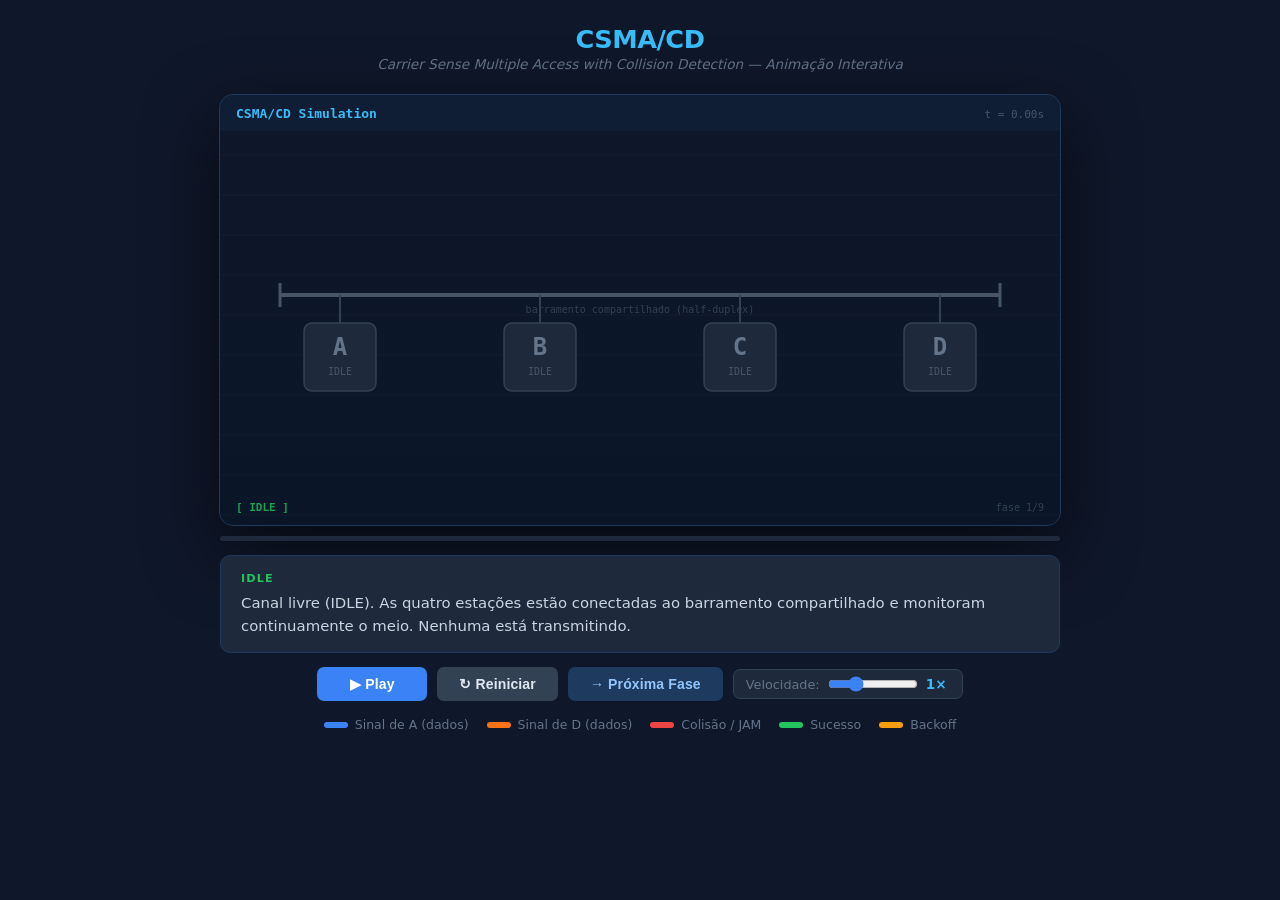
==== csmacd-animacao.html @ 7def7ef7 "rc02: inserir animação interativa CSMA/CD" ====
<!DOCTYPE html>
<html lang="pt-BR">
<head>
  <meta charset="UTF-8">
  <meta name="viewport" content="width=device-width, initial-scale=1.0">
  <title>CSMA/CD &ndash; Anima&ccedil;&atilde;o Interativa</title>
  <style>
    * { box-sizing: border-box; margin: 0; padding: 0; }

    body {
      font-family: 'Segoe UI', system-ui, sans-serif;
      background: #0f172a;
      color: #e2e8f0;
      display: flex;
      flex-direction: column;
      align-items: center;
      padding: 24px 16px 40px;
      min-height: 100vh;
    }

    h1 {
      font-size: 1.6rem;
      font-weight: 800;
      color: #38bdf8;
      margin-bottom: 2px;
      text-align: center;
      letter-spacing: -0.02em;
    }

    .subtitle {
      color: #64748b;
      font-size: 0.85rem;
      margin-bottom: 22px;
      text-align: center;
      font-style: italic;
    }

    #canvas-wrapper {
      background: #1e293b;
      border-radius: 14px;
      border: 1px solid #1e3a5f;
      overflow: hidden;
      box-shadow: 0 25px 70px rgba(0,0,0,0.6);
    }

    canvas { display: block; }

    #progress-bar-wrapper {
      max-width: 840px;
      width: 100%;
      margin-top: 10px;
      background: #1e293b;
      border-radius: 4px;
      height: 5px;
    }

    #progress-bar {
      height: 100%;
      background: linear-gradient(90deg, #3b82f6, #38bdf8);
      border-radius: 4px;
      width: 0%;
      transition: width 0.08s linear;
    }

    #desc-box {
      margin-top: 14px;
      background: #1e293b;
      border: 1px solid #1e3a5f;
      border-radius: 10px;
      padding: 14px 20px;
      max-width: 840px;
      width: 100%;
      min-height: 64px;
      font-size: 0.93rem;
      line-height: 1.55;
      color: #cbd5e1;
    }

    .phase-label {
      font-size: 0.7rem;
      font-weight: 700;
      text-transform: uppercase;
      letter-spacing: 0.1em;
      color: #38bdf8;
      margin-bottom: 5px;
    }

    #controls {
      display: flex;
      gap: 10px;
      margin-top: 14px;
      align-items: center;
      flex-wrap: wrap;
      justify-content: center;
    }

    button {
      padding: 9px 22px;
      border: none;
      border-radius: 7px;
      cursor: pointer;
      font-size: 0.875rem;
      font-weight: 700;
      transition: all 0.15s;
      letter-spacing: 0.01em;
    }

    #btnPlay  { background: #3b82f6; color: white; min-width: 110px; }
    #btnPlay:hover  { background: #2563eb; transform: translateY(-1px); }
    #btnReset { background: #334155; color: #e2e8f0; }
    #btnReset:hover { background: #475569; }
    #btnStep  { background: #1e3a5f; color: #93c5fd; }
    #btnStep:hover  { background: #1e4976; }

    .ctrl-group {
      display: flex;
      align-items: center;
      gap: 8px;
      background: #1e293b;
      border: 1px solid #334155;
      border-radius: 7px;
      padding: 6px 12px;
    }

    .ctrl-label { color: #64748b; font-size: 0.8rem; }

    #speedSlider {
      width: 90px;
      accent-color: #3b82f6;
      cursor: pointer;
    }

    #speed-val { color: #38bdf8; font-size: 0.85rem; font-weight: 700; min-width: 24px; }

    .legend {
      display: flex;
      gap: 18px;
      margin-top: 16px;
      flex-wrap: wrap;
      justify-content: center;
    }

    .legend-item {
      display: flex;
      align-items: center;
      gap: 7px;
      font-size: 0.78rem;
      color: #64748b;
    }

    .legend-dot {
      width: 24px;
      height: 6px;
      border-radius: 3px;
    }
  </style>
</head>
<body>

  <h1>CSMA/CD</h1>
  <div class="subtitle">Carrier Sense Multiple Access with Collision Detection &mdash; Anima&ccedil;&atilde;o Interativa</div>

  <div id="canvas-wrapper">
    <canvas id="canvas" width="840" height="430"></canvas>
  </div>

  <div id="progress-bar-wrapper">
    <div id="progress-bar"></div>
  </div>

  <div id="desc-box">
    <div class="phase-label" id="phase-label">AGUARDANDO</div>
    <div id="desc-text">Clique em &#9654; Play para iniciar a simula&ccedil;&atilde;o do protocolo CSMA/CD.</div>
  </div>

  <div id="controls">
    <button id="btnPlay">&#9654; Play</button>
    <button id="btnReset">&#8635; Reiniciar</button>
    <button id="btnStep">&#8594; Pr&oacute;xima Fase</button>
    <div class="ctrl-group">
      <span class="ctrl-label">Velocidade:</span>
      <input type="range" id="speedSlider" min="0.25" max="3" step="0.25" value="1">
      <span id="speed-val">1&times;</span>
    </div>
  </div>

  <div class="legend">
    <div class="legend-item">
      <div class="legend-dot" style="background:#3b82f6"></div>
      <span>Sinal de A (dados)</span>
    </div>
    <div class="legend-item">
      <div class="legend-dot" style="background:#f97316"></div>
      <span>Sinal de D (dados)</span>
    </div>
    <div class="legend-item">
      <div class="legend-dot" style="background:#ef4444"></div>
      <span>Colis&atilde;o / JAM</span>
    </div>
    <div class="legend-item">
      <div class="legend-dot" style="background:#22c55e"></div>
      <span>Sucesso</span>
    </div>
    <div class="legend-item">
      <div class="legend-dot" style="background:#f59e0b"></div>
      <span>Backoff</span>
    </div>
  </div>

<script>
// ─────────────────────────────────────────────────────────────────────────────
//  Canvas setup
// ─────────────────────────────────────────────────────────────────────────────
const canvas = document.getElementById('canvas');
const ctx    = canvas.getContext('2d');
const W = canvas.width;   // 840
const H = canvas.height;  // 430

// ─────────────────────────────────────────────────────────────────────────────
//  Layout
// ─────────────────────────────────────────────────────────────────────────────
const BUS_Y  = 200;
const BUS_X1 = 60;
const BUS_X2 = 780;
const BUS_LEN = BUS_X2 - BUS_X1; // 720

const STA_W = 72;
const STA_H = 68;
const STA_TOP = BUS_Y + 28;  // station boxes below bus

const STATIONS = [
  { id:'A', x:120, color:'#3b82f6', glow:'rgba(59,130,246,0.5)',  darkBg:'#0f2a4a' },
  { id:'B', x:320, color:'#8b5cf6', glow:'rgba(139,92,246,0.4)', darkBg:'#1a1040' },
  { id:'C', x:520, color:'#8b5cf6', glow:'rgba(139,92,246,0.4)', darkBg:'#1a1040' },
  { id:'D', x:720, color:'#f97316', glow:'rgba(249,115,22,0.5)',  darkBg:'#3b1200' },
];

// ─────────────────────────────────────────────────────────────────────────────
//  Timeline (all times in ms at 1× speed)
// ─────────────────────────────────────────────────────────────────────────────
// Signal physics:
//   speed = BUS_LEN / 3200 ≈ 0.225 px/ms
//   A starts transmitting at t=3000, from x=120, direction →
//   D starts transmitting at t=5000, from x=720, direction ←
//
// Collision time:
//   120 + v*(t-3000) = 720 - v*(t-5000)
//   2v*t = 600 + v*(5000+3000)  →  t = 300/v + 4000
//   with v=BUS_LEN/3200 = 0.225: t = 300/0.225 + 4000 = 5333ms
//   x_collision = 120 + 0.225*(5333-3000) = 120 + 525 = 645

const SIG_V = BUS_LEN / 3200; // ~0.225 px/ms

// Pre-compute collision
const COL_T = 300 / SIG_V + 4000;          // ≈ 5333 ms
const COL_X = 120 + SIG_V * (COL_T - 3000); // ≈ 645 px

const T_IDLE_END    = 2000;
const T_A_SENSE_END = 3000;
const T_A_TX_START  = 3000;
const T_D_SENSE     = 4600;   // D starts sensing
const T_D_SENSE_END = 5000;
const T_D_TX_START  = 5000;
const T_COLLISION   = COL_T;  // ≈ 5333
const T_JAM_START   = 5600;
const T_JAM_END     = 6800;
const T_BACKOFF_A   = 9000;   // A's timer expires → retry
const T_BACKOFF_D   = 10500;  // D's timer expires (but senses busy, waits more)
const T_RETRY_START = 9000;
const T_RETRY_REACH = T_RETRY_START + BUS_LEN / SIG_V; // signal reaches end ≈ 12200
const T_SUCCESS     = T_RETRY_REACH;
const T_TOTAL       = 14000;

// ─────────────────────────────────────────────────────────────────────────────
//  Phase definitions
// ─────────────────────────────────────────────────────────────────────────────
const PHASES = [
  { start:0,              end:T_IDLE_END,    name:'IDLE',            color:'#22c55e' },
  { start:T_IDLE_END,     end:T_A_TX_START,  name:'CARRIER SENSE',   color:'#38bdf8' },
  { start:T_A_TX_START,   end:T_D_TX_START,  name:'TRANSMITINDO (A)',color:'#3b82f6' },
  { start:T_D_TX_START,   end:T_COLLISION,   name:'TRANSMITINDO (A+D)',color:'#f97316'},
  { start:T_COLLISION,    end:T_JAM_START,   name:'COLISAO!',        color:'#ef4444' },
  { start:T_JAM_START,    end:T_JAM_END,     name:'JAM SIGNAL',      color:'#ef4444' },
  { start:T_JAM_END,      end:T_BACKOFF_A,   name:'BACKOFF',         color:'#f59e0b' },
  { start:T_BACKOFF_A,    end:T_SUCCESS,     name:'RETRANSMISSAO',   color:'#a78bfa' },
  { start:T_SUCCESS,      end:T_TOTAL,       name:'SUCESSO!',        color:'#22c55e' },
];

const DESCS = [
  { t:0,               text:'Canal livre (IDLE). As quatro esta\u00e7\u00f5es est\u00e3o conectadas ao barramento compartilhado e monitoram continuamente o meio. Nenhuma est\u00e1 transmitindo.' },
  { t:T_IDLE_END,      text:'Esta\u00e7\u00e3o A quer enviar dados. Ela ESCUTA o canal primeiro (Carrier Sense) \u2014 detecta que est\u00e1 livre e se prepara para transmitir.' },
  { t:T_A_TX_START,    text:'Esta\u00e7\u00e3o A come\u00e7a a transmitir! O sinal el\u00e9trico se propaga pelo cabo em dire\u00e7\u00e3o \u00e0s outras esta\u00e7\u00f5es. B e C j\u00e1 detectam o sinal.' },
  { t:T_D_SENSE,       text:'Esta\u00e7\u00e3o D tamb\u00e9m quer transmitir. Ela escuta o canal, mas o sinal de A ainda n\u00e3o chegou at\u00e9 ela (atraso de propaga\u00e7\u00e3o). D acha que o canal est\u00e1 livre!' },
  { t:T_D_TX_START,    text:'Esta\u00e7\u00e3o D come\u00e7a a transmitir tamb\u00e9m! Agora dois sinais viajam pelo mesmo meio em dire\u00e7\u00f5es opostas.' },
  { t:T_COLLISION,     text:'\u26a1 COLIS\u00c3O! Os dois sinais se encontram e interferem mutuamente, corrompendo ambas as transmiss\u00f5es. Este \u00e9 o pior cen\u00e1rio do CSMA/CD.' },
  { t:T_JAM_START,     text:'Ambas as esta\u00e7\u00f5es detectam a colis\u00e3o e enviam um sinal de bloqueio (JAM). Isso garante que TODAS as esta\u00e7\u00f5es na rede sejam avisadas da colis\u00e3o.' },
  { t:T_JAM_END,       text:'Ap\u00f3s o JAM, as esta\u00e7\u00f5es param e iniciam o Truncated Binary Exponential Backoff. A espera 2s e D espera 3.5s (tempos aleat\u00f3rios por slot).' },
  { t:T_BACKOFF_A,     text:'Backoff de A expirou! A escuta o canal \u2014 est\u00e1 livre. Retransmite os dados. D ainda aguarda seu pr\u00f3prio timer.' },
  { t:T_SUCCESS,       text:'\u2713 Transmiss\u00e3o bem-sucedida! Os dados de A chegaram a todas as esta\u00e7\u00f5es. D detecta o sinal de A e aguarda o canal ficar livre antes de tentar novamente.' },
];

function getDesc(t) {
  let text = DESCS[0].text;
  for (const d of DESCS) { if (t >= d.t) text = d.text; }
  return text;
}

function getPhase(t) {
  for (const p of PHASES) { if (t >= p.start && t < p.end) return p; }
  return PHASES[PHASES.length - 1];
}

// ─────────────────────────────────────────────────────────────────────────────
//  Drawing helpers
// ─────────────────────────────────────────────────────────────────────────────
function roundRect(x, y, w, h, r) {
  ctx.beginPath();
  ctx.moveTo(x + r, y);
  ctx.lineTo(x + w - r, y);
  ctx.quadraticCurveTo(x + w, y, x + w, y + r);
  ctx.lineTo(x + w, y + h - r);
  ctx.quadraticCurveTo(x + w, y + h, x + w - r, y + h);
  ctx.lineTo(x + r, y + h);
  ctx.quadraticCurveTo(x, y + h, x, y + h - r);
  ctx.lineTo(x, y + r);
  ctx.quadraticCurveTo(x, y, x + r, y);
  ctx.closePath();
}

function drawBus(t) {
  // Determine bus color based on signals present
  let busColor = '#334155';
  if (t >= T_A_TX_START && t < T_COLLISION) busColor = '#1e3a5f';
  if (t >= T_COLLISION && t < T_JAM_END) busColor = '#3b0a0a';
  if (t >= T_RETRY_START && t < T_SUCCESS) busColor = '#052e16';
  if (t >= T_SUCCESS) busColor = '#052e16';

  // Bus fill (background glow)
  if (t >= T_A_TX_START) {
    ctx.beginPath();
    ctx.rect(BUS_X1, BUS_Y - 6, BUS_LEN, 12);
    ctx.fillStyle = busColor;
    ctx.fill();
  }

  // Bus line
  ctx.beginPath();
  ctx.moveTo(BUS_X1, BUS_Y);
  ctx.lineTo(BUS_X2, BUS_Y);
  ctx.strokeStyle = t >= T_A_TX_START && t < T_COLLISION ? '#1e40af' :
                    t >= T_COLLISION && t < T_JAM_END ? '#7f1d1d' :
                    t >= T_RETRY_START && t < T_SUCCESS + 500 ? '#14532d' : '#475569';
  ctx.lineWidth = 4;
  ctx.stroke();

  // Terminators
  [BUS_X1, BUS_X2].forEach(ex => {
    ctx.beginPath();
    ctx.moveTo(ex, BUS_Y - 12);
    ctx.lineTo(ex, BUS_Y + 12);
    ctx.strokeStyle = '#475569';
    ctx.lineWidth = 3;
    ctx.stroke();
  });

  // "Barramento compartilhado" label
  ctx.font = '10px monospace';
  ctx.textAlign = 'center';
  ctx.fillStyle = '#334155';
  ctx.fillText('barramento compartilhado (half-duplex)', W / 2, BUS_Y + 18);
}

function drawStation(s, t) {
  const opts = getStationState(s.id, t);
  const bx = s.x - STA_W / 2;
  const by = STA_TOP;

  // Connection wire to bus
  ctx.beginPath();
  ctx.moveTo(s.x, BUS_Y);
  ctx.lineTo(s.x, STA_TOP);
  ctx.strokeStyle = opts.active || opts.sensing ? s.color : '#334155';
  ctx.lineWidth = 2;
  if (opts.active) ctx.lineWidth = 3;
  ctx.stroke();

  // Glow
  ctx.shadowBlur = 0;
  if (opts.active || opts.glowing) {
    ctx.shadowBlur = 16;
    ctx.shadowColor = s.glow;
  }

  // Box fill
  roundRect(bx, by, STA_W, STA_H, 9);
  if (opts.success)       ctx.fillStyle = '#052e16';
  else if (opts.backoff)  ctx.fillStyle = '#1c0f00';
  else if (opts.collision) ctx.fillStyle = '#2d0000';
  else if (opts.active)   ctx.fillStyle = s.darkBg;
  else if (opts.sensing)  ctx.fillStyle = '#0f1e30';
  else                    ctx.fillStyle = '#1e293b';
  ctx.fill();

  // Box stroke
  roundRect(bx, by, STA_W, STA_H, 9);
  if (opts.success)        ctx.strokeStyle = '#22c55e';
  else if (opts.backoff)   ctx.strokeStyle = '#f59e0b';
  else if (opts.collision) ctx.strokeStyle = '#ef4444';
  else if (opts.active)    ctx.strokeStyle = s.color;
  else if (opts.sensing)   ctx.strokeStyle = '#38bdf8';
  else                     ctx.strokeStyle = '#334155';
  ctx.lineWidth = opts.active ? 2.5 : 1.5;
  ctx.stroke();
  ctx.shadowBlur = 0;

  // Station ID
  ctx.font = 'bold 24px monospace';
  ctx.textAlign = 'center';
  if (opts.success)        ctx.fillStyle = '#22c55e';
  else if (opts.backoff)   ctx.fillStyle = '#f59e0b';
  else if (opts.collision) ctx.fillStyle = '#f87171';
  else if (opts.active)    ctx.fillStyle = s.color;
  else if (opts.sensing)   ctx.fillStyle = '#38bdf8';
  else                     ctx.fillStyle = '#64748b';
  ctx.fillText(s.id, s.x, by + 32);

  // Status text
  ctx.font = '10px monospace';
  ctx.fillStyle = opts.success ? '#22c55e' :
                  opts.backoff ? '#f59e0b' :
                  opts.collision ? '#f87171' :
                  opts.active ? s.color :
                  opts.sensing ? '#38bdf8' : '#475569';
  const status = opts.success ? 'OK \u2713' :
                 opts.backoff ? 'backoff' :
                 opts.collision ? 'colisao!' :
                 opts.active ? 'TX' :
                 opts.sensing ? 'sensing...' : 'IDLE';
  ctx.fillText(status, s.x, by + 52);

  // Packet indicator above station (envelope)
  if (opts.hasPacket) {
    const px = s.x - 14;
    const py = BUS_Y - 68;
    const pw = 28, ph = 20;

    // Envelope body
    roundRect(px, py, pw, ph, 3);
    ctx.fillStyle = s.color + '20';
    ctx.strokeStyle = s.color;
    ctx.lineWidth = 1.5;
    ctx.fill();
    ctx.stroke();

    // Envelope flap
    ctx.beginPath();
    ctx.moveTo(px, py);
    ctx.lineTo(s.x, py + 10);
    ctx.lineTo(px + pw, py);
    ctx.strokeStyle = s.color + 'bb';
    ctx.lineWidth = 1;
    ctx.stroke();
  }

  // Sensing pulse rings
  if (opts.sensing) {
    const pulse = ((t % 600) / 600);
    ctx.globalAlpha = (1 - pulse) * 0.6;
    ctx.beginPath();
    ctx.arc(s.x, BUS_Y - 4, 8 + pulse * 24, 0, Math.PI * 2);
    ctx.strokeStyle = '#38bdf8';
    ctx.lineWidth = 1.5;
    ctx.stroke();
    ctx.globalAlpha = 1;
  }
}

function getStationState(id, t) {
  switch (id) {
    case 'A':
      if (t < T_IDLE_END)     return {};
      if (t < T_A_TX_START)   return { sensing: true, hasPacket: true };
      if (t < T_COLLISION)    return { active: true, glowing: true, hasPacket: true };
      if (t < T_JAM_START)    return { collision: true, hasPacket: true };
      if (t < T_JAM_END)      return { collision: true };
      if (t < T_BACKOFF_A)    return { backoff: true };
      if (t < T_SUCCESS)      return { active: true, glowing: true };
      return { success: true };

    case 'D':
      if (t < T_D_SENSE)      return {};
      if (t < T_D_TX_START)   return { sensing: true, hasPacket: true };
      if (t < T_COLLISION)    return { active: true, glowing: true, hasPacket: true };
      if (t < T_JAM_START)    return { collision: true, hasPacket: true };
      if (t < T_JAM_END)      return { collision: true };
      if (t < T_BACKOFF_D)    return { backoff: true };
      if (t < T_SUCCESS)      return { backoff: true }; // senses A's retry, keeps waiting
      return { success: true };

    default: // B and C
      if (t >= T_SUCCESS)     return { success: true };
      if (t >= T_A_TX_START && t < T_JAM_END) {
        // B senses when A's signal reaches it: A@x=120, B@x=320, dt=(320-120)/SIG_V≈889ms
        const reachT = T_A_TX_START + (STATIONS.find(s=>s.id===id).x - 120) / SIG_V;
        if (t >= reachT) return { sensing: true };
      }
      if (t >= T_RETRY_START) {
        const reachT2 = T_RETRY_START + (STATIONS.find(s=>s.id===id).x - 120) / SIG_V;
        if (t >= reachT2) return { success: true };
      }
      return {};
  }
}

// ─────────────────────────────────────────────────────────────────────────────
//  Signal rendering
// ─────────────────────────────────────────────────────────────────────────────
function drawSignalOnBus(fromX, toX, color, lineW, alpha, waveAnim) {
  if (Math.abs(toX - fromX) < 1) return;
  const dir = toX > fromX ? 1 : -1;
  const len = Math.abs(toX - fromX);

  ctx.globalAlpha = alpha;
  ctx.shadowBlur = 8;
  ctx.shadowColor = color + '99';

  // Signal band
  ctx.beginPath();
  ctx.moveTo(fromX, BUS_Y);
  ctx.lineTo(toX, BUS_Y);
  ctx.strokeStyle = color;
  ctx.lineWidth = lineW;
  ctx.lineCap = 'round';
  ctx.stroke();

  ctx.shadowBlur = 0;

  // Waveform overlay (data visualization)
  if (waveAnim && len > 20) {
    ctx.save();
    ctx.beginPath();
    ctx.rect(Math.min(fromX, toX), BUS_Y - lineW/2, len, lineW);
    ctx.clip();
    ctx.beginPath();
    const step = 8;
    const off = (waveAnim * 40) % (step * 2);
    let first = true;
    for (let x = Math.min(fromX, toX) - off; x <= Math.max(fromX, toX) + step; x += step / 2) {
      const y = BUS_Y + Math.sin((x + off) / step * Math.PI) * (lineW / 3 - 1);
      if (first) { ctx.moveTo(x, y); first = false; }
      else ctx.lineTo(x, y);
    }
    ctx.strokeStyle = 'rgba(255,255,255,0.3)';
    ctx.lineWidth = 1.5;
    ctx.stroke();
    ctx.restore();
  }

  // Leading edge dot
  ctx.beginPath();
  ctx.arc(toX, BUS_Y, lineW / 2 + 2, 0, Math.PI * 2);
  ctx.fillStyle = color;
  ctx.fill();

  ctx.globalAlpha = 1;
}

function drawAllSignals(t) {
  const wave = t / 1000; // animation time for wave movement

  // ── A's original transmission ──────────────────────────────────────────────
  if (t >= T_A_TX_START && t < T_JAM_END) {
    const dt    = t - T_A_TX_START;
    const lead  = Math.min(BUS_X2, 120 + dt * SIG_V);
    const color = t >= T_COLLISION ? '#ef4444' : '#3b82f6';
    const doWave = t < T_COLLISION;
    drawSignalOnBus(120, lead, color, 8, 1, doWave ? wave : null);
  }

  // ── D's original transmission ──────────────────────────────────────────────
  if (t >= T_D_TX_START && t < T_JAM_END) {
    const dt    = t - T_D_TX_START;
    const lead  = Math.max(BUS_X1, 720 - dt * SIG_V);
    const color = t >= T_COLLISION ? '#ef4444' : '#f97316';
    const doWave = t < T_COLLISION;
    drawSignalOnBus(720, lead, color, 8, 1, doWave ? wave : null);
  }

  // ── Collision burst ────────────────────────────────────────────────────────
  if (t >= T_COLLISION && t < T_JAM_START) {
    const p = (t - T_COLLISION) / (T_JAM_START - T_COLLISION);
    drawCollisionBurst(COL_X, p);
    // Labels
    ctx.font = 'bold 13px monospace';
    ctx.textAlign = 'center';
    ctx.fillStyle = '#ef4444';
    ctx.globalAlpha = 0.6 + 0.4 * Math.sin(t / 80);
    ctx.fillText('\u26a1 COLIS\u00c3O!', COL_X, BUS_Y - 38);
    ctx.globalAlpha = 1;
  }

  // ── JAM signal ─────────────────────────────────────────────────────────────
  if (t >= T_JAM_START && t < T_JAM_END) {
    const dt = t - T_JAM_START;
    const jamA = Math.min(BUS_X2, 120 + dt * SIG_V * 1.4);
    const jamD = Math.max(BUS_X1, 720 - dt * SIG_V * 1.4);

    // Dashed red jam signal
    ctx.setLineDash([8, 6]);
    drawSignalOnBus(120, jamA, '#ef4444', 7, 0.9, null);
    drawSignalOnBus(720, jamD, '#ef4444', 7, 0.9, null);
    ctx.setLineDash([]);

    // JAM labels
    if (jamA > 140) {
      ctx.font = 'bold 11px monospace';
      ctx.textAlign = 'center';
      ctx.fillStyle = '#f87171';
      ctx.fillText('JAM', 120 + (jamA - 120)/2, BUS_Y - 22);
    }
    if (jamD < 700) {
      ctx.font = 'bold 11px monospace';
      ctx.textAlign = 'center';
      ctx.fillStyle = '#f87171';
      ctx.fillText('JAM', 720 - (720 - jamD)/2, BUS_Y - 22);
    }
  }

  // ── A's "sensing" label before TX ─────────────────────────────────────────
  if (t >= T_IDLE_END && t < T_A_TX_START) {
    const p = (t - T_IDLE_END) / (T_A_TX_START - T_IDLE_END);
    ctx.globalAlpha = 0.5 + 0.5 * Math.sin(t / 250);
    ctx.font = '11px monospace';
    ctx.textAlign = 'center';
    ctx.fillStyle = '#38bdf8';
    ctx.fillText('\ud83d\udc41\ufe0f canal livre! iniciando TX...', 120, BUS_Y - 52);
    ctx.globalAlpha = 1;
  }

  // ── D sensing label ───────────────────────────────────────────────────────
  if (t >= T_D_SENSE && t < T_D_TX_START) {
    ctx.globalAlpha = 0.5 + 0.5 * Math.sin(t / 250);
    ctx.font = '11px monospace';
    ctx.textAlign = 'center';
    ctx.fillStyle = '#f97316';
    ctx.fillText('\ud83d\udc41\ufe0f n\u00e3o detectei sinal! vou transmitir!', 720, BUS_Y - 52);
    ctx.globalAlpha = 1;
  }

  // ── Backoff timers ────────────────────────────────────────────────────────
  if (t >= T_JAM_END && t < T_SUCCESS) {
    // A's timer
    if (t < T_BACKOFF_A) {
      const remA = (T_BACKOFF_A - t) / 1000;
      drawTimer(120, BUS_Y - 60, remA, T_JAM_END, T_BACKOFF_A, t, '#f59e0b', 'A backoff');
    }
    // D's timer
    if (t < T_BACKOFF_D) {
      const remD = (T_BACKOFF_D - t) / 1000;
      drawTimer(720, BUS_Y - 60, remD, T_JAM_END, T_BACKOFF_D, t, '#f59e0b', 'D backoff');
    }
  }

  // ── A's retry transmission ────────────────────────────────────────────────
  if (t >= T_RETRY_START && t < T_TOTAL) {
    const dt   = t - T_RETRY_START;
    const lead = Math.min(BUS_X2, 120 + dt * SIG_V);
    drawSignalOnBus(120, lead, '#22c55e', 9, 1, wave);

    if (lead > 200) {
      ctx.font = '11px monospace';
      ctx.textAlign = 'center';
      ctx.fillStyle = '#22c55e';
      ctx.globalAlpha = 0.8;
      ctx.fillText('\u2713 dados', (120 + lead) / 2, BUS_Y - 20);
      ctx.globalAlpha = 1;
    }
  }
}

function drawCollisionBurst(cx, p) {
  // Expanding shockwave
  const maxR = 50;
  for (let i = 0; i < 3; i++) {
    const rp = Math.min(1, p * 1.5 - i * 0.15);
    if (rp <= 0) continue;
    const r = rp * maxR * (0.6 + i * 0.2);
    ctx.globalAlpha = (1 - rp) * 0.7;
    ctx.beginPath();
    ctx.arc(cx, BUS_Y, r, 0, Math.PI * 2);
    ctx.strokeStyle = '#ef4444';
    ctx.lineWidth = 3 - i;
    ctx.stroke();
  }

  // Core explosion
  const cr = 8 + p * 14;
  ctx.globalAlpha = Math.max(0, 1 - p * 1.2);
  ctx.beginPath();
  ctx.arc(cx, BUS_Y, cr, 0, Math.PI * 2);
  ctx.fillStyle = '#fca5a5';
  ctx.fill();

  // Sparks
  const numSparks = 10;
  for (let i = 0; i < numSparks; i++) {
    const angle = (i / numSparks) * Math.PI * 2 + p * 1.5;
    const r1 = cr * 0.4;
    const r2 = (20 + p * 30) * (0.7 + (i % 3) * 0.15);
    ctx.beginPath();
    ctx.moveTo(cx + Math.cos(angle) * r1, BUS_Y + Math.sin(angle) * r1);
    ctx.lineTo(cx + Math.cos(angle) * r2, BUS_Y + Math.sin(angle) * r2);
    ctx.strokeStyle = i % 2 === 0 ? '#fca5a5' : '#fde68a';
    ctx.lineWidth = 1.5;
    ctx.stroke();
  }
  ctx.globalAlpha = 1;
}

function drawTimer(cx, cy, remaining, startT, endT, t, color, label) {
  const total = endT - startT;
  const elapsed = t - startT;
  const progress = Math.min(1, elapsed / total);

  // Pie countdown
  const R = 16;
  ctx.beginPath();
  ctx.arc(cx, cy, R, -Math.PI / 2, -Math.PI / 2 + (1 - progress) * Math.PI * 2);
  ctx.lineTo(cx, cy);
  ctx.closePath();
  ctx.fillStyle = color + '33';
  ctx.fill();

  ctx.beginPath();
  ctx.arc(cx, cy, R, 0, Math.PI * 2);
  ctx.strokeStyle = color;
  ctx.lineWidth = 2;
  ctx.stroke();

  // Remaining time
  ctx.font = 'bold 10px monospace';
  ctx.textAlign = 'center';
  ctx.fillStyle = color;
  ctx.fillText(remaining.toFixed(1) + 's', cx, cy + 4);

  // Label below
  ctx.font = '10px monospace';
  ctx.fillStyle = '#94a3b8';
  ctx.fillText(label, cx, cy + R + 12);
}

// ─────────────────────────────────────────────────────────────────────────────
//  Step labels on top of bus (propagation annotations)
// ─────────────────────────────────────────────────────────────────────────────
function drawAnnotations(t) {
  // Show signal reach markers for B and C during A's first TX
  if (t >= T_A_TX_START && t < T_COLLISION) {
    const leadA = 120 + (t - T_A_TX_START) * SIG_V;
    STATIONS.forEach(s => {
      if (s.id === 'A' || s.id === 'D') return;
      if (leadA >= s.x) {
        // Signal reached this station
        ctx.beginPath();
        ctx.moveTo(s.x, BUS_Y - 4);
        ctx.lineTo(s.x, BUS_Y - 16);
        ctx.strokeStyle = '#3b82f6';
        ctx.lineWidth = 1;
        ctx.stroke();
      }
    });
  }
}

// ─────────────────────────────────────────────────────────────────────────────
//  Main draw function
// ─────────────────────────────────────────────────────────────────────────────
function draw(t) {
  // Clear
  ctx.clearRect(0, 0, W, H);

  // Background gradient
  const bgGrad = ctx.createLinearGradient(0, 0, 0, H);
  bgGrad.addColorStop(0, '#0f172a');
  bgGrad.addColorStop(1, '#0a1628');
  ctx.fillStyle = bgGrad;
  ctx.fillRect(0, 0, W, H);

  // Title bar
  ctx.fillStyle = '#0f1e35';
  ctx.fillRect(0, 0, W, 36);
  ctx.font = 'bold 13px monospace';
  ctx.textAlign = 'left';
  ctx.fillStyle = '#38bdf8';
  ctx.fillText('CSMA/CD Simulation', 16, 23);
  ctx.font = '11px monospace';
  ctx.textAlign = 'right';
  ctx.fillStyle = '#475569';
  ctx.fillText('t = ' + (t / 1000).toFixed(2) + 's', W - 16, 23);

  // Grid lines (subtle)
  ctx.globalAlpha = 0.04;
  for (let y = 60; y < H; y += 40) {
    ctx.beginPath();
    ctx.moveTo(0, y); ctx.lineTo(W, y);
    ctx.strokeStyle = '#94a3b8';
    ctx.lineWidth = 1;
    ctx.stroke();
  }
  ctx.globalAlpha = 1;

  // ── Draw bus ──────────────────────────────────────────────────────────────
  drawBus(t);

  // ── Draw signals ──────────────────────────────────────────────────────────
  drawAllSignals(t);

  // ── Draw stations ─────────────────────────────────────────────────────────
  STATIONS.forEach(s => drawStation(s, t));

  // ── Draw annotations ──────────────────────────────────────────────────────
  drawAnnotations(t);

  // ── Phase badge (bottom left) ─────────────────────────────────────────────
  const ph = getPhase(t);
  ctx.font = 'bold 11px monospace';
  ctx.textAlign = 'left';
  ctx.fillStyle = ph.color + 'cc';
  ctx.fillText('[ ' + ph.name + ' ]', 16, H - 14);

  // ── Step indicator (bottom right) ─────────────────────────────────────────
  ctx.font = '10px monospace';
  ctx.textAlign = 'right';
  ctx.fillStyle = '#334155';
  const curPhIdx = PHASES.indexOf(ph) + 1;
  ctx.fillText('fase ' + curPhIdx + '/' + PHASES.length, W - 16, H - 14);
}

// ─────────────────────────────────────────────────────────────────────────────
//  Animation loop
// ─────────────────────────────────────────────────────────────────────────────
let running  = false;
let elapsed  = 0;
let lastTs   = null;
let rafId    = null;
let speed    = 1.0;

function frame(ts) {
  if (!running) return;
  if (lastTs === null) lastTs = ts;
  const dt = (ts - lastTs) * speed;
  lastTs = ts;
  elapsed = Math.min(T_TOTAL, elapsed + dt);

  draw(elapsed);
  updateUI(elapsed);

  if (elapsed < T_TOTAL && running) {
    rafId = requestAnimationFrame(frame);
  } else if (elapsed >= T_TOTAL) {
    running = false;
    document.getElementById('btnPlay').textContent = '\u25b6 Play';
  }
}

function updateUI(t) {
  const ph = getPhase(t);
  const phLbl = document.getElementById('phase-label');
  phLbl.textContent = ph.name;
  phLbl.style.color = ph.color;
  document.getElementById('desc-text').textContent = getDesc(t);
  document.getElementById('progress-bar').style.width = (t / T_TOTAL * 100) + '%';
}

// ─────────────────────────────────────────────────────────────────────────────
//  Controls
// ─────────────────────────────────────────────────────────────────────────────
document.getElementById('btnPlay').addEventListener('click', () => {
  if (elapsed >= T_TOTAL) { resetAnim(); return; }
  running = !running;
  document.getElementById('btnPlay').textContent = running ? '\u23f8 Pausar' : '\u25b6 Play';
  if (running) {
    lastTs = null;
    rafId = requestAnimationFrame(frame);
  }
});

document.getElementById('btnReset').addEventListener('click', resetAnim);

document.getElementById('btnStep').addEventListener('click', () => {
  // Jump to next phase start
  const ph = getPhase(elapsed);
  const idx = PHASES.indexOf(ph);
  if (idx < PHASES.length - 1) {
    running = false;
    document.getElementById('btnPlay').textContent = '\u25b6 Play';
    elapsed = PHASES[idx + 1].start;
    lastTs = null;
    draw(elapsed);
    updateUI(elapsed);
  }
});

document.getElementById('speedSlider').addEventListener('input', (e) => {
  speed = parseFloat(e.target.value);
  document.getElementById('speed-val').textContent = speed + '\u00d7';
});

function resetAnim() {
  running = false;
  elapsed = 0;
  lastTs  = null;
  if (rafId) cancelAnimationFrame(rafId);
  document.getElementById('btnPlay').textContent = '\u25b6 Play';
  draw(0);
  updateUI(0);
}

// ─────────────────────────────────────────────────────────────────────────────
//  Initial render
// ─────────────────────────────────────────────────────────────────────────────
draw(0);
updateUI(0);
</script>
</body>
</html>
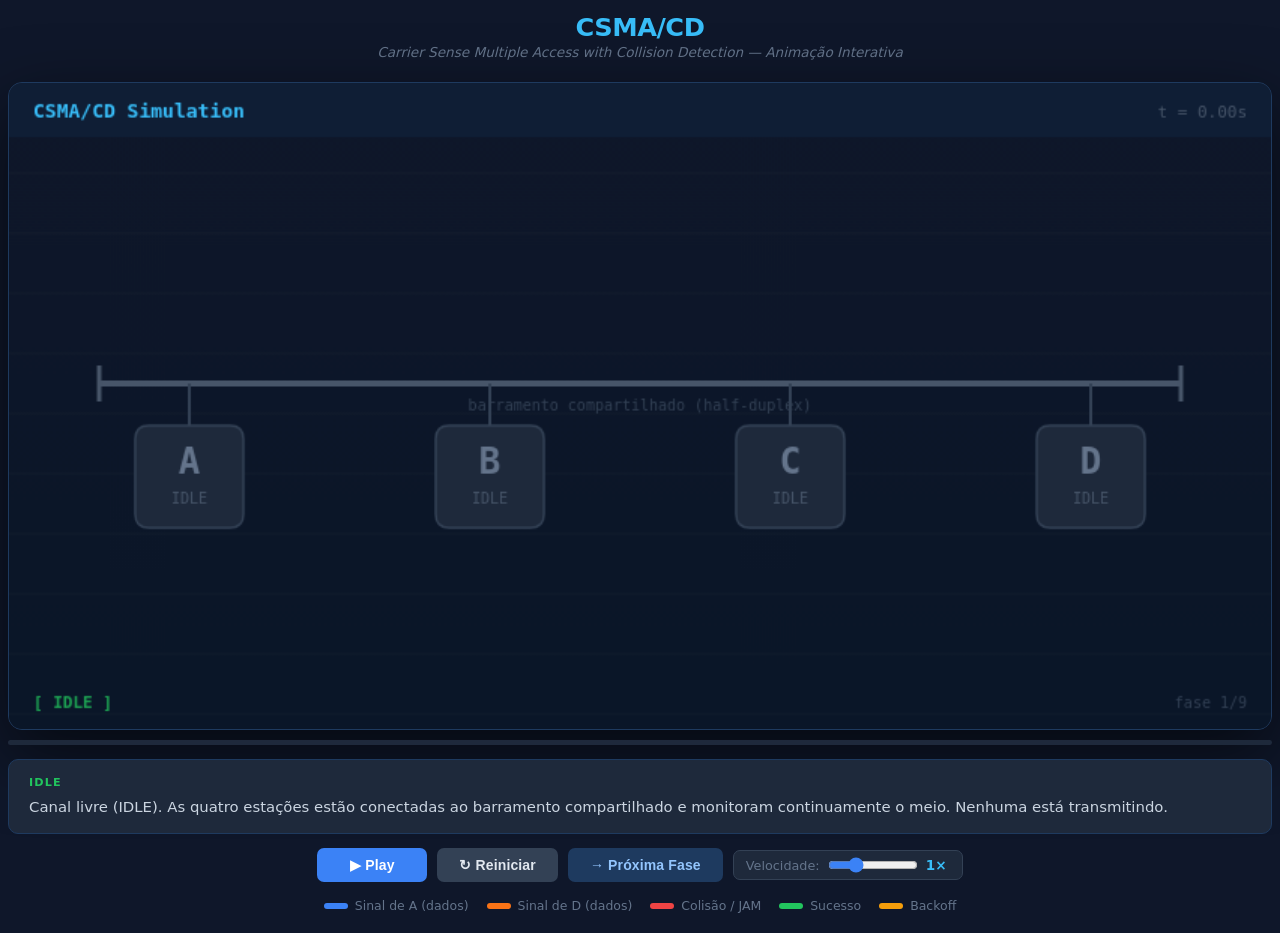
==== commit 1219b126: "csmacd: canvas responsivo para embed em iframe" ====
--- a/csmacd-animacao.html
+++ b/csmacd-animacao.html
@@ -14,7 +14,7 @@
       display: flex;
       flex-direction: column;
       align-items: center;
-      padding: 24px 16px 40px;
+      padding: 12px 8px 20px;
       min-height: 100vh;
     }
 
@@ -41,12 +41,18 @@
       border: 1px solid #1e3a5f;
       overflow: hidden;
       box-shadow: 0 25px 70px rgba(0,0,0,0.6);
-    }
-
-    canvas { display: block; }
+      width: 100%;
+    }
+
+    canvas {
+      display: block;
+      width: 100%;
+      height: auto;
+      aspect-ratio: 840 / 430;
+    }
 
     #progress-bar-wrapper {
-      max-width: 840px;
+      max-width: 100%;
       width: 100%;
       margin-top: 10px;
       background: #1e293b;
@@ -68,7 +74,7 @@
       border: 1px solid #1e3a5f;
       border-radius: 10px;
       padding: 14px 20px;
-      max-width: 840px;
+      max-width: 100%;
       width: 100%;
       min-height: 64px;
       font-size: 0.93rem;
